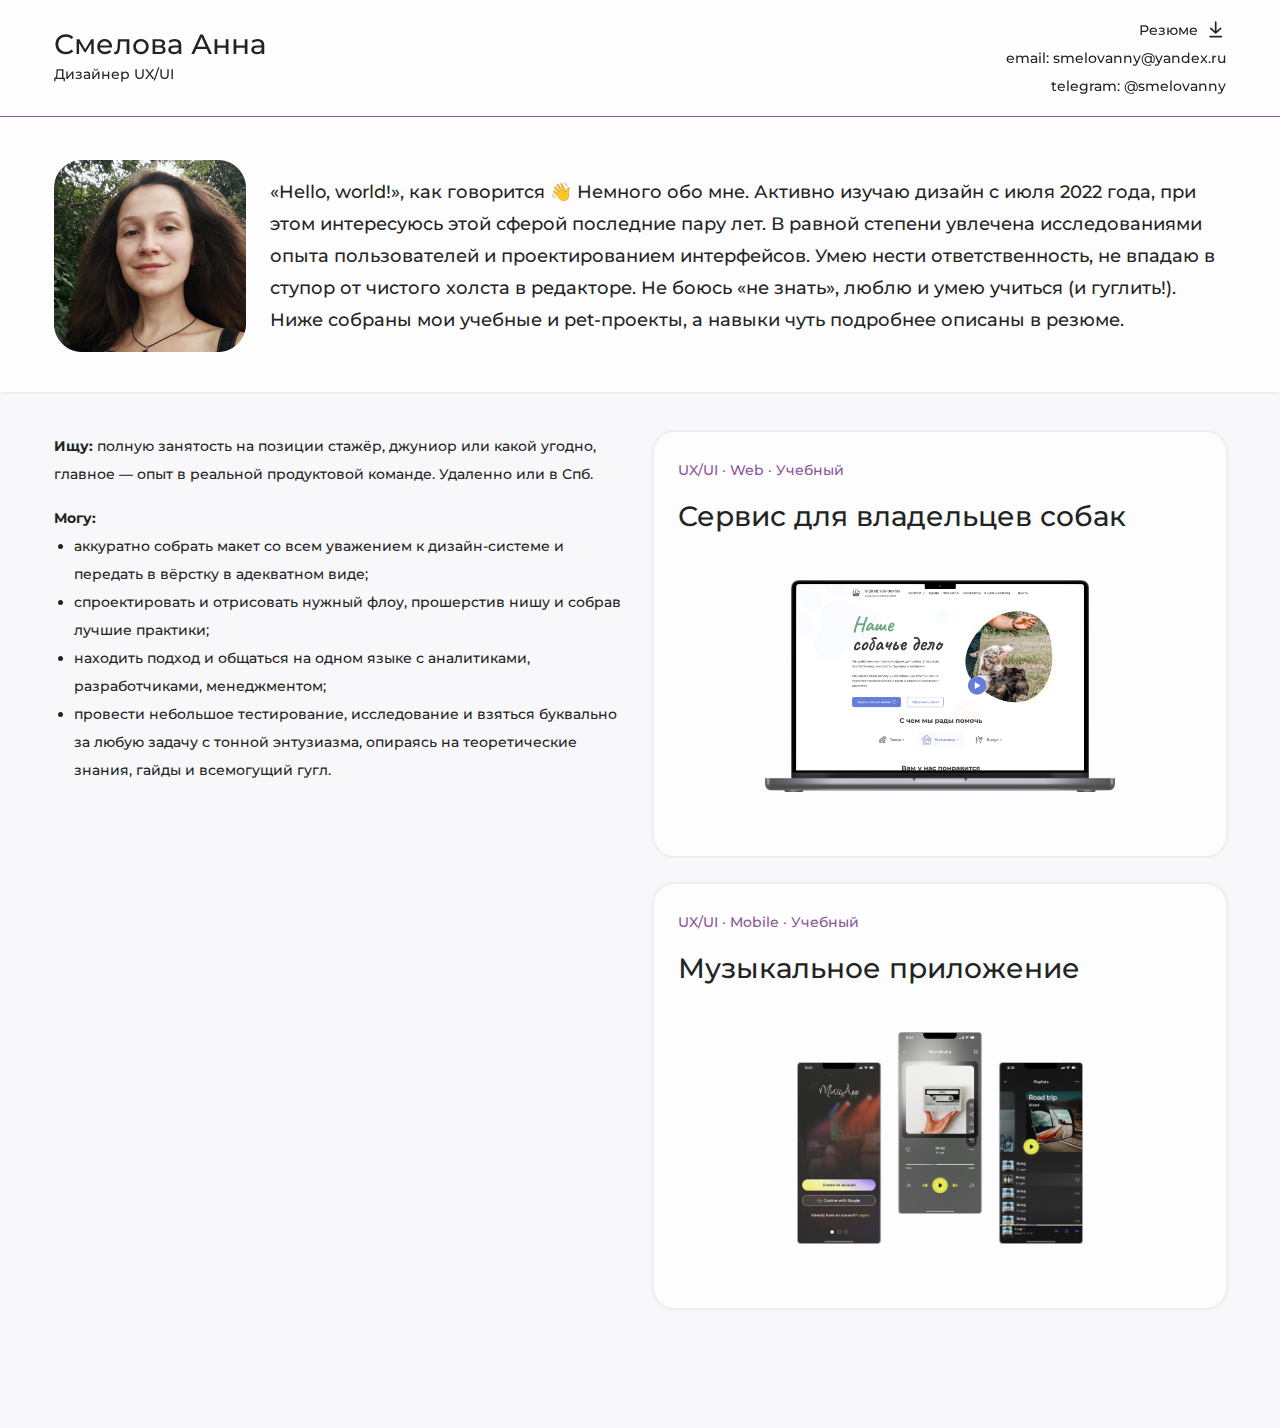
==== index.html @ 37ca85b6 "Feat: -add videos; -remove project" ====
<!doctype html>
<html lang="ru">
<head>
    <meta charset="UTF-8">
    <meta content="width=device-width, user-scalable=no, initial-scale=1.0, maximum-scale=1.0, minimum-scale=1.0"
          name="viewport">
    <meta content="ie=edge" http-equiv="X-UA-Compatible">
    <link href="./styles/index.css" rel="stylesheet">
    <link href="./styles/style.css" rel="stylesheet">
    <title>Смелова Анна</title>
</head>
<body>

<header class="header">
    <div class="header-inner">
        <div class="header_item">
            <div>
                <h2>Смелова Анна</h2>
                <div class="small-text">Дизайнер UX/UI</div>
            </div>
        </div>

        <div class="header_item">
            <div class="header_item-inner">
                <a class="flex align-center resume" download href="./assets/smelova-anna.pdf">
                    <div class="small-text pointer">Резюме</div>
                    <svg fill="none" height="20" viewBox="0 0 20 20" width="20" xmlns="http://www.w3.org/2000/svg">
                        <path d="M4.0625 16.5625H15.3125M4.6875 8.4375L9.6875 12.8125L14.6875 8.4375M9.6875 2.1875V12.8125"
                              stroke="#222424" stroke-linecap="round" stroke-linejoin="round" stroke-width="1.67"/>
                    </svg>
                </a>
                <div>
                    <span class="small-text">email: </span><a class="link small-text"
                                                              href="mailto:smelovanny@yandex.ru">smelovanny@yandex.ru</a>
                </div>
                <div>
                    <span class="small-text">telegram: </span><a class="link small-text"
                                                                 href="https://telegram.me/smelovanny" rel="nofollow noopener"
                                                                 target="_blank">@smelovanny</a>
                </div>
            </div>
        </div>
    </div>
</header>

<main class="main" id="main">
    <div class="main-inform">
        <div class="main-inform_inner">
            <img alt="avatar" src="./assets/images/avatar.png">
            <div class="description">
                <p class="normal-text">«Hello, world!», как говорится 👋
                    Немного обо мне. Активно изучаю дизайн с июля 2022 года, при этом интересуюсь этой сферой последние
                    пару лет. В равной степени увлечена исследованиями опыта пользователей и проектированием
                    интерфейсов. Умею нести ответственность, не впадаю в ступор от чистого холста в редакторе. Не боюсь
                    «не знать», люблю и умею учиться (и гуглить!). Ниже собраны мои учебные и pet-проекты, а навыки чуть
                    подробнее описаны в резюме.</p>
            </div>
        </div>
    </div>

    <div class="main-body">
        <div class="main-about-me">
            <div class="small-text"><span class="small-text small-text-bold">Ищу:</span> полную занятость на позиции
                стажёр, джуниор или какой угодно, главное
                — опыт в реальной продуктовой команде. Удаленно или в Спб.
            </div>

            <div class="list small-text">
                <div class="list_header small-text-bold">Могу:</div>
                <ul class="list_items ">
                    <li class="list_item">аккуратно собрать макет со всем уважением к дизайн-системе и передать в
                        вёрстку
                        в адекватном виде;
                    </li>
                    <li class="list_item">спроектировать и отрисовать нужный флоу, прошерстив нишу и собрав лучшие
                        практики;
                    </li>
                    <li class="list_item">находить подход и общаться на одном языке с аналитиками, разработчиками,
                        менеджментом;
                    </li>
                    <li class="list_item">провести небольшое тестирование, исследование и взяться буквально за любую
                        задачу с тонной энтузиазма, опираясь на теоретические знания, гайды и всемогущий гугл.
                    </li>
                </ul>
            </div>
        </div>

        <div class="cards">
            <a href="./projects/1/index.html">
                <div class="card">
                    <div class="card_header accent small-text">UX/UI · Web · Учебный</div>
                    <h2 class="card_title">Сервис для владельцев собак</h2>
                    <div class="image-wrapper">
                        <img class="card_image" src="./assets/images/cards/db-promo.png" alt="promo"/>
                    </div>
                </div>
            </a>
            <a href="./projects/2/index.html">
                <div class="card">
                    <div class="card_header accent small-text">UX/UI · Mobile · Учебный</div>
                    <h2 class="card_title">Музыкальное приложение</h2>
                    <div class="image-wrapper">
                        <img class="card_image" src="./assets/images/cards/music-promo.png" alt="promo"/>
                    </div>
                </div>
            </a>
        </div>
    </div>
</main>


</body>
</html>
---- styles/index.css ----
@import "common.css";
---- styles/style.css ----
.header {
    width: 100%;
    padding: 16px;
    display: flex;
    justify-content: center;
    background: rgba(253, 253, 253, 0.7);
    backdrop-filter: blur(12px);
    border-bottom: 1px solid #89559A;
    position: fixed;
    z-index: 3;
}

.header-inner {
    display: flex;
    width: 1172px;
    justify-content: space-between;
}

.header_item {
    flex: 1;
    display: flex;
    align-items: center;
}

.header_item-inner {
    display: flex;
    flex-direction: column;
    justify-content: flex-end;
    align-items: end;
    flex: 1;
}

.resume {
    display: flex;
    align-items: center;
    gap: 8px;
}

.resume > svg {
    cursor: pointer;
}

.resume:hover > .small-text {
    color: #89559A;
}

.resume:hover > svg > path {
    stroke: #89559A;
}

.download-icon {
    width: 20px;
    height: 20px;
    background-size: contain;
    cursor: pointer;
    margin-left: 8px;
}

.main {
    display: flex;
    flex-direction: column;
    align-items: center;
    padding-bottom: 64px;
    height: 100vh;
    width: 100%;
}

.main-inform {
    display: flex;
    background: #FDFDFD;
    align-items: center;
    justify-content: center;
    gap: 64px;
    padding: 160px 0 40px 0;
    box-shadow: 0 0 4px rgba(0, 0, 0, 0.12);
    width: 100%;
}

.main-inform_inner {
    width: 1172px;
    gap: 24px;
    display: flex;
    align-items: center;
}

.main-body {
    display: flex;
    gap: 28px;
    max-width: 1172px;
    padding: 40px 0 120px 0;
}

.main-about-me {
    display: flex;
    flex-direction: column;
    flex-grow: 1;
    min-width: 572px;
    gap: 16px;
}

.description {
    display: flex;
    flex-direction: column;
    gap: 20px;
}

.cards {
    display: flex;
    flex-direction: column;
    flex: 1;
    justify-content: center;
    gap: 28px;
}

.card {
    min-width: 572px;
    width: 572px;
    min-height: 424px;
    height: 424px;
    background: #FDFDFD;
    border-radius: 20px;
    box-shadow: 0 0 4px rgba(0, 0, 0, 0.12);
    padding: 24px;
    transition: all 300ms ease-in-out;
    cursor: pointer;
}

.card:hover{
    transform: scale(1.04);
    box-shadow: 0 0 12px rgba(0, 0, 0, 0.12);
}

.card_header {
    margin-bottom: 16px;
}

.card_title {
    margin-bottom: 8px;
}

.image-wrapper {
    display: flex;
    width: 100%;
    justify-content: center;
    margin-top: 48px;
}

.card_image {
    height: 212px;
}
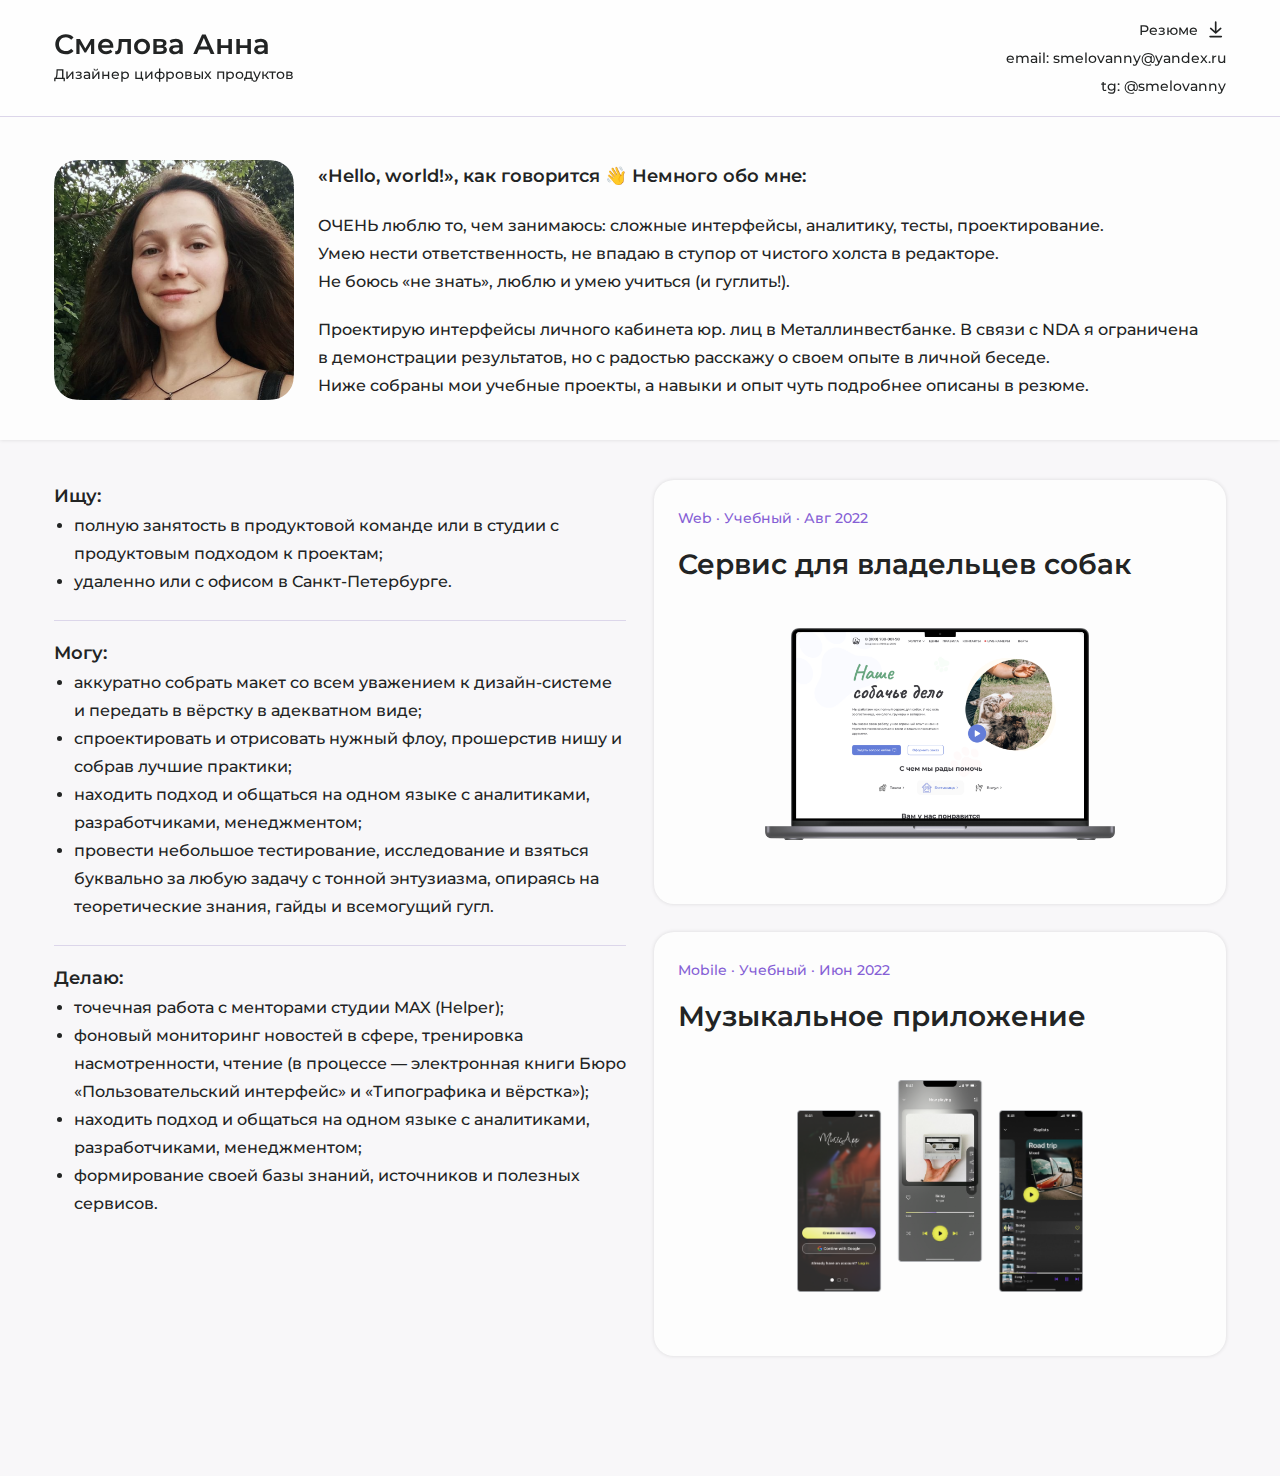
==== commit f016f38e: "UPD 2023" ====
--- a/index.html
+++ b/index.html
@@ -16,7 +16,7 @@
         <div class="header_item">
             <div>
                 <h2>Смелова Анна</h2>
-                <div class="small-text">Дизайнер UX/UI</div>
+                <div class="small-text">Дизайнер цифровых продуктов</div>
             </div>
         </div>
 
@@ -34,7 +34,7 @@
                                                               href="mailto:smelovanny@yandex.ru">smelovanny@yandex.ru</a>
                 </div>
                 <div>
-                    <span class="small-text">telegram: </span><a class="link small-text"
+                    <span class="small-text">tg: </span><a class="link small-text"
                                                                  href="https://telegram.me/smelovanny" rel="nofollow noopener"
                                                                  target="_blank">@smelovanny</a>
                 </div>
@@ -48,25 +48,33 @@
         <div class="main-inform_inner">
             <img alt="avatar" src="./assets/images/avatar.png">
             <div class="description">
-                <p class="normal-text">«Hello, world!», как говорится 👋
-                    Немного обо мне. Активно изучаю дизайн с июля 2022 года, при этом интересуюсь этой сферой последние
-                    пару лет. В равной степени увлечена исследованиями опыта пользователей и проектированием
-                    интерфейсов. Умею нести ответственность, не впадаю в ступор от чистого холста в редакторе. Не боюсь
-                    «не знать», люблю и умею учиться (и гуглить!). Ниже собраны мои учебные и pet-проекты, а навыки чуть
-                    подробнее описаны в резюме.</p>
+                <p class="normal-text-bold">«Hello, world!», как говорится 👋 Немного обо мне:</p>
+                <p class="normal-text">ОЧЕНЬ люблю то, чем занимаюсь: сложные интерфейсы, аналитику, тесты, проектирование.<br/>
+                    Умею нести ответственность, не впадаю в ступор от чистого холста в редакторе.<br/> 
+                    Не боюсь «не знать», люблю и умею учиться (и гуглить!).
+                </p>
+                <p class="normal-text">Проектирую интерфейсы личного кабинета юр. лиц в Металлинвестбанке. В связи с NDA я ограничена<br/> 
+                    в демонстрации результатов, но с радостью расскажу о своем опыте в личной беседе.<br/>
+                    Ниже собраны мои учебные проекты, а навыки и опыт чуть подробнее описаны в резюме.
+                </p>
             </div>
         </div>
     </div>
 
     <div class="main-body">
         <div class="main-about-me">
-            <div class="small-text"><span class="small-text small-text-bold">Ищу:</span> полную занятость на позиции
-                стажёр, джуниор или какой угодно, главное
-                — опыт в реальной продуктовой команде. Удаленно или в Спб.
+           <div class="list normal-text">
+                <div class="list_header normal-text-bold">Ищу:</div>
+                <ul class="list_items ">
+                    <li class="list_item">полную занятость в продуктовой команде или в студии с продуктовым подходом к проектам;
+                    </li>
+                    <li class="list_item">удаленно или с офисом в Санкт-Петербурге.
+                    </li>
+                </ul>
             </div>
 
-            <div class="list small-text">
-                <div class="list_header small-text-bold">Могу:</div>
+            <div class="list normal-text">
+                <div class="list_header normal-text-bold">Могу:</div>
                 <ul class="list_items ">
                     <li class="list_item">аккуратно собрать макет со всем уважением к дизайн-системе и передать в
                         вёрстку
@@ -83,12 +91,28 @@
                     </li>
                 </ul>
             </div>
+
+            
+            <div class="list-bottom normal-text">
+                <div class="list_header normal-text-bold">Делаю:</div>
+                <ul class="list_items ">
+                    <li class="list_item">точечная работа с менторами студии MAX (Helper);
+                    </li>
+                    <li class="list_item">фоновый мониторинг новостей в сфере, тренировка насмотренности, чтение (в процессе —  электронная книги Бюро «Пользовательский интерфейс» и «Типографика и вёрстка»);
+                    </li>
+                    <li class="list_item">находить подход и общаться на одном языке с аналитиками, разработчиками,
+                        менеджментом;
+                    </li>
+                    <li class="list_item">формирование своей базы знаний, источников и полезных сервисов.
+                    </li>
+                </ul>
+            </div>
         </div>
 
         <div class="cards">
             <a href="./projects/1/index.html">
                 <div class="card">
-                    <div class="card_header accent small-text">UX/UI · Web · Учебный</div>
+                    <div class="card_header accent small-text">Web · Учебный  ·  Авг 2022</div>
                     <h2 class="card_title">Сервис для владельцев собак</h2>
                     <div class="image-wrapper">
                         <img class="card_image" src="./assets/images/cards/db-promo.png" alt="promo"/>
@@ -97,7 +121,7 @@
             </a>
             <a href="./projects/2/index.html">
                 <div class="card">
-                    <div class="card_header accent small-text">UX/UI · Mobile · Учебный</div>
+                    <div class="card_header accent small-text">Mobile · Учебный · Июн 2022</div>
                     <h2 class="card_title">Музыкальное приложение</h2>
                     <div class="image-wrapper">
                         <img class="card_image" src="./assets/images/cards/music-promo.png" alt="promo"/>
--- a/styles/style.css
+++ b/styles/style.css
@@ -5,7 +5,7 @@
     justify-content: center;
     background: rgba(253, 253, 253, 0.7);
     backdrop-filter: blur(12px);
-    border-bottom: 1px solid #89559A;
+    border-bottom: 1px solid #DCD6EA;
     position: fixed;
     z-index: 3;
 }
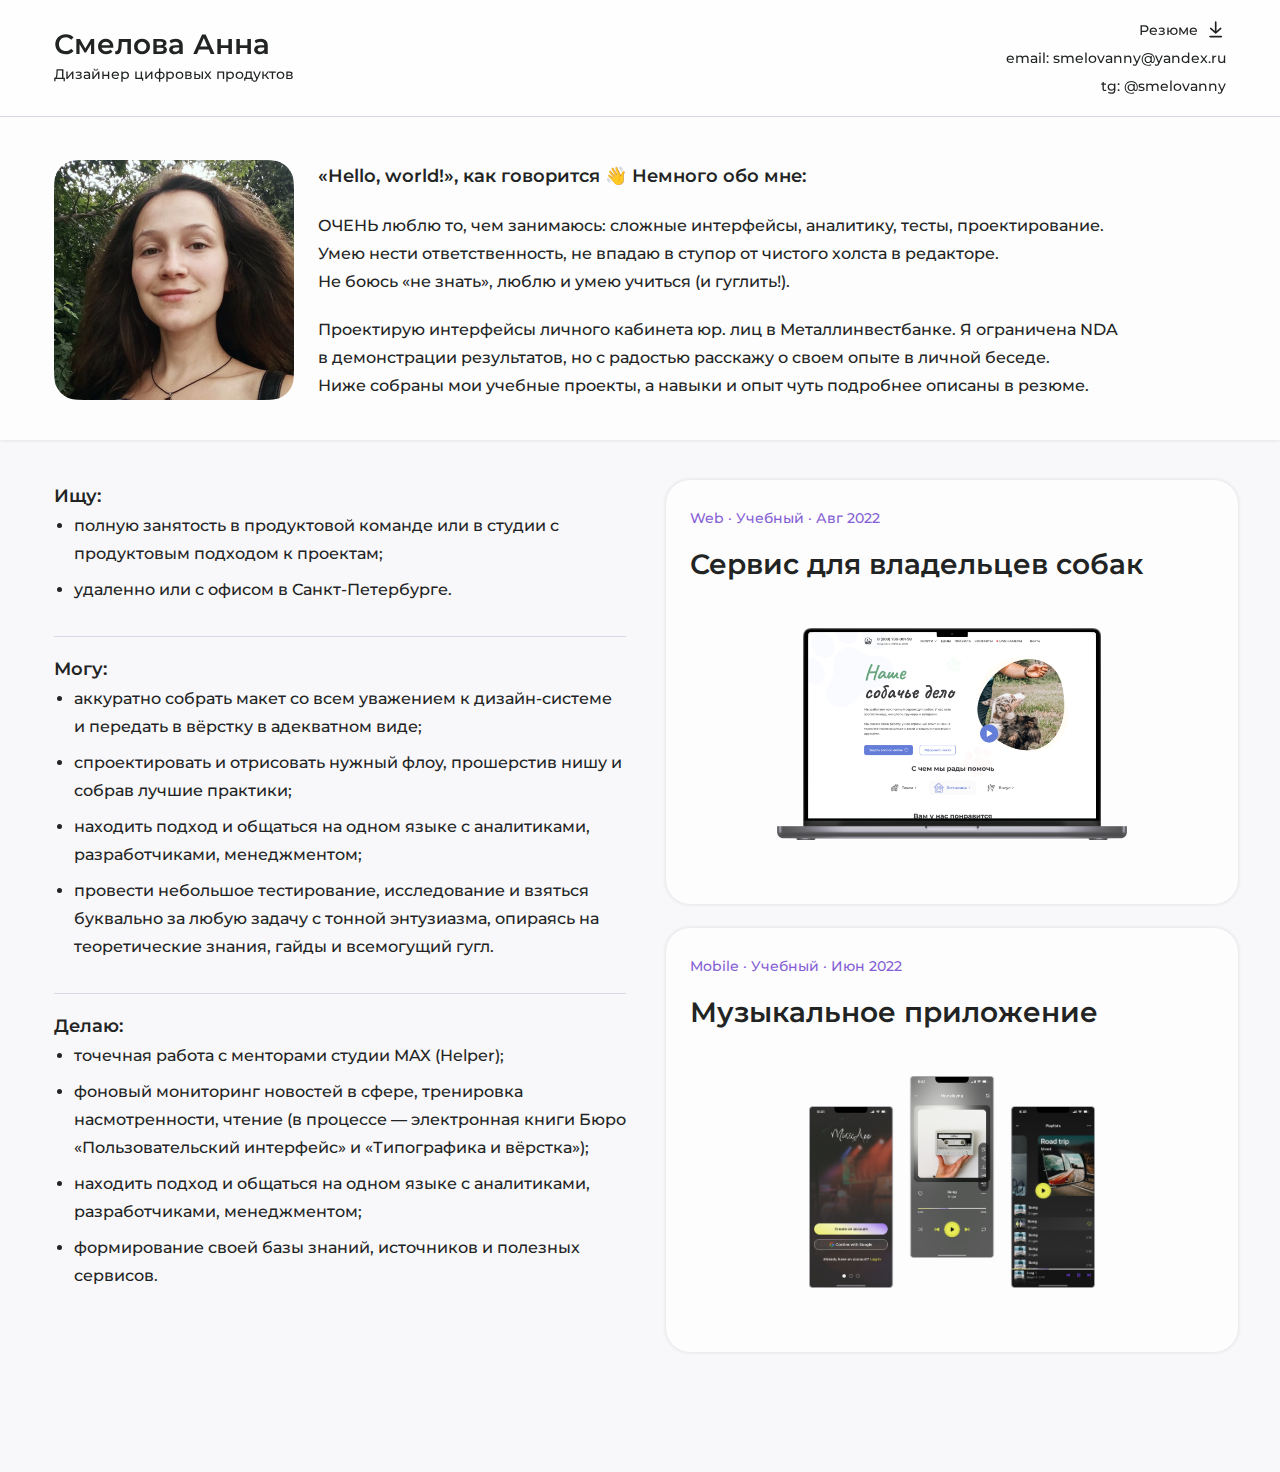
==== commit ed371d4f: "General" ====
--- a/index.html
+++ b/index.html
@@ -53,7 +53,7 @@
                     Умею нести ответственность, не впадаю в ступор от чистого холста в редакторе.<br/> 
                     Не боюсь «не знать», люблю и умею учиться (и гуглить!).
                 </p>
-                <p class="normal-text">Проектирую интерфейсы личного кабинета юр. лиц в Металлинвестбанке. В связи с NDA я ограничена<br/> 
+                <p class="normal-text">Проектирую интерфейсы личного кабинета юр. лиц в Металлинвестбанке. Я ограничена NDA<br/> 
                     в демонстрации результатов, но с радостью расскажу о своем опыте в личной беседе.<br/>
                     Ниже собраны мои учебные проекты, а навыки и опыт чуть подробнее описаны в резюме.
                 </p>
--- a/styles/style.css
+++ b/styles/style.css
@@ -85,7 +85,7 @@
 
 .main-body {
     display: flex;
-    gap: 28px;
+    gap: 40px;
     max-width: 1172px;
     padding: 40px 0 120px 0;
 }
@@ -109,7 +109,7 @@
     flex-direction: column;
     flex: 1;
     justify-content: center;
-    gap: 28px;
+    gap: 24px;
 }
 
 .card {
@@ -118,7 +118,7 @@
     min-height: 424px;
     height: 424px;
     background: #FDFDFD;
-    border-radius: 20px;
+    border-radius: 24px;
     box-shadow: 0 0 4px rgba(0, 0, 0, 0.12);
     padding: 24px;
     transition: all 300ms ease-in-out;
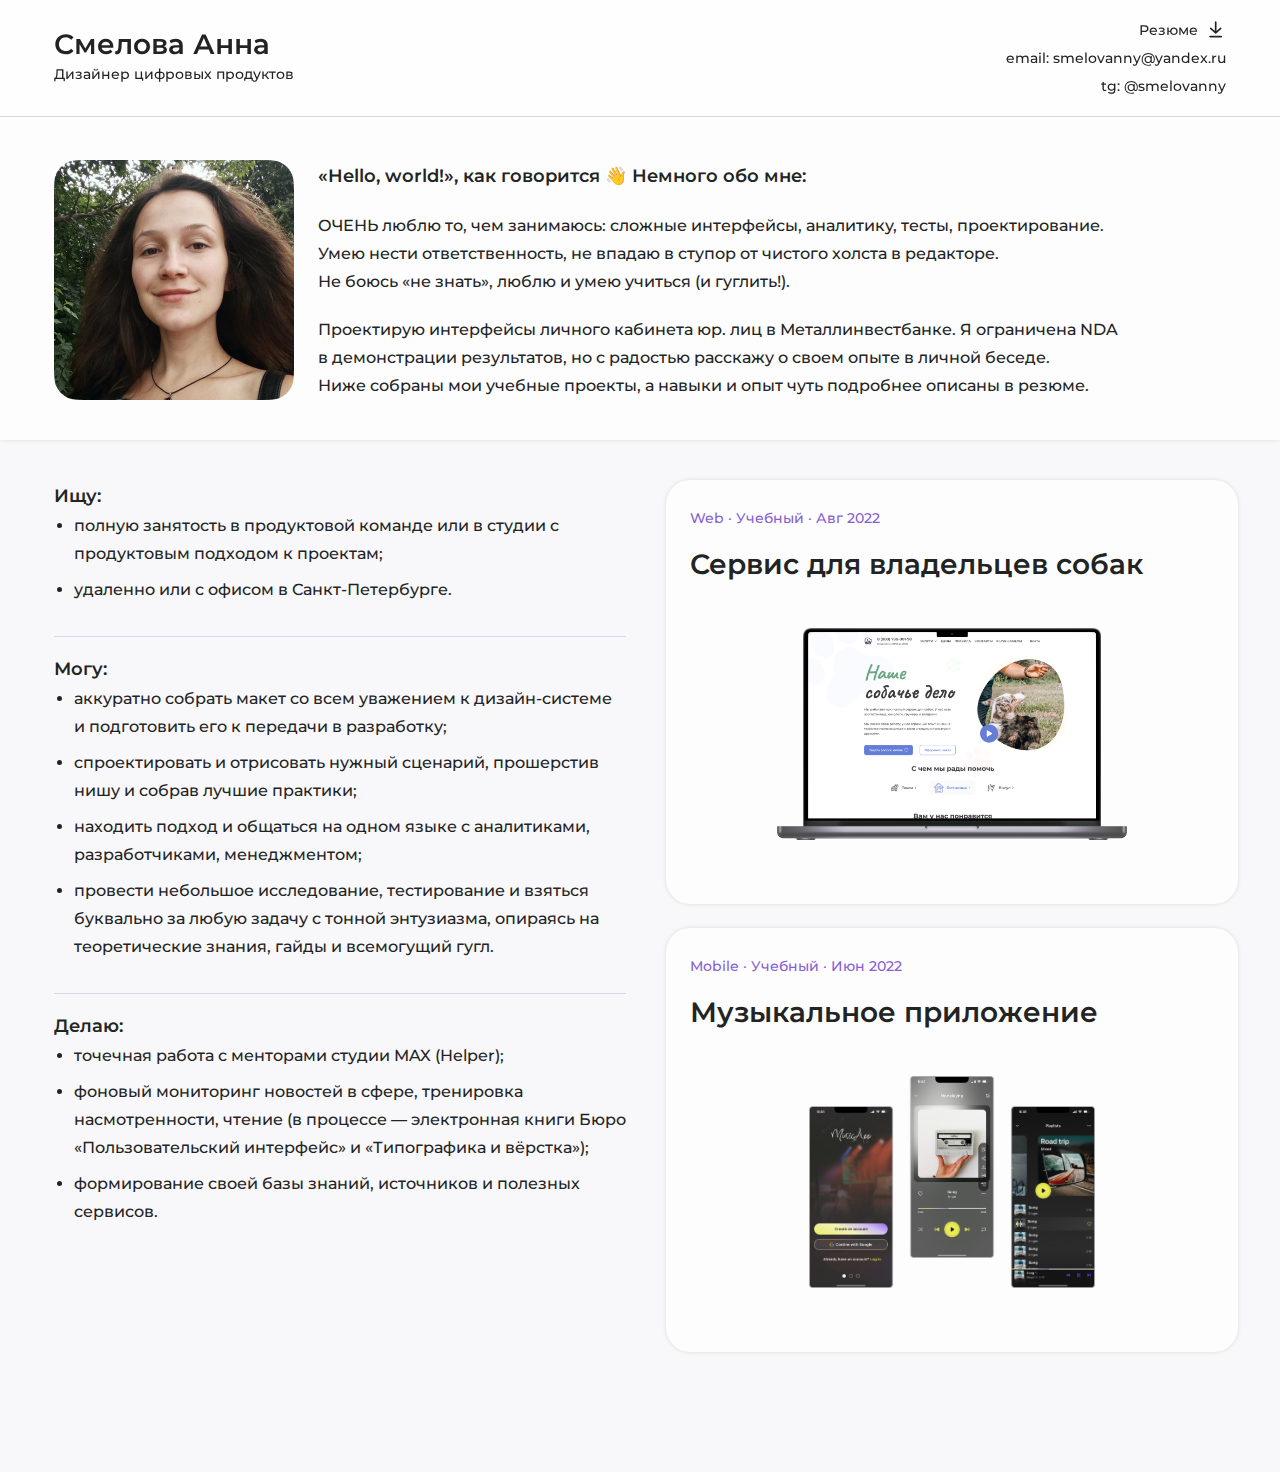
==== commit 86d29646: "upd common css and texts" ====
--- a/index.html
+++ b/index.html
@@ -76,17 +76,14 @@
             <div class="list normal-text">
                 <div class="list_header normal-text-bold">Могу:</div>
                 <ul class="list_items ">
-                    <li class="list_item">аккуратно собрать макет со всем уважением к дизайн-системе и передать в
-                        вёрстку
-                        в адекватном виде;
+                    <li class="list_item">аккуратно собрать макет со всем уважением к дизайн-системе и подготовить его к передачи в разработку;
                     </li>
-                    <li class="list_item">спроектировать и отрисовать нужный флоу, прошерстив нишу и собрав лучшие
-                        практики;
+                    <li class="list_item">спроектировать и отрисовать нужный сценарий, прошерстив нишу и собрав лучшие практики;
                     </li>
                     <li class="list_item">находить подход и общаться на одном языке с аналитиками, разработчиками,
                         менеджментом;
                     </li>
-                    <li class="list_item">провести небольшое тестирование, исследование и взяться буквально за любую
+                    <li class="list_item">провести небольшое исследование, тестирование и взяться буквально за любую
                         задачу с тонной энтузиазма, опираясь на теоретические знания, гайды и всемогущий гугл.
                     </li>
                 </ul>
@@ -99,9 +96,6 @@
                     <li class="list_item">точечная работа с менторами студии MAX (Helper);
                     </li>
                     <li class="list_item">фоновый мониторинг новостей в сфере, тренировка насмотренности, чтение (в процессе —  электронная книги Бюро «Пользовательский интерфейс» и «Типографика и вёрстка»);
-                    </li>
-                    <li class="list_item">находить подход и общаться на одном языке с аналитиками, разработчиками,
-                        менеджментом;
                     </li>
                     <li class="list_item">формирование своей базы знаний, источников и полезных сервисов.
                     </li>
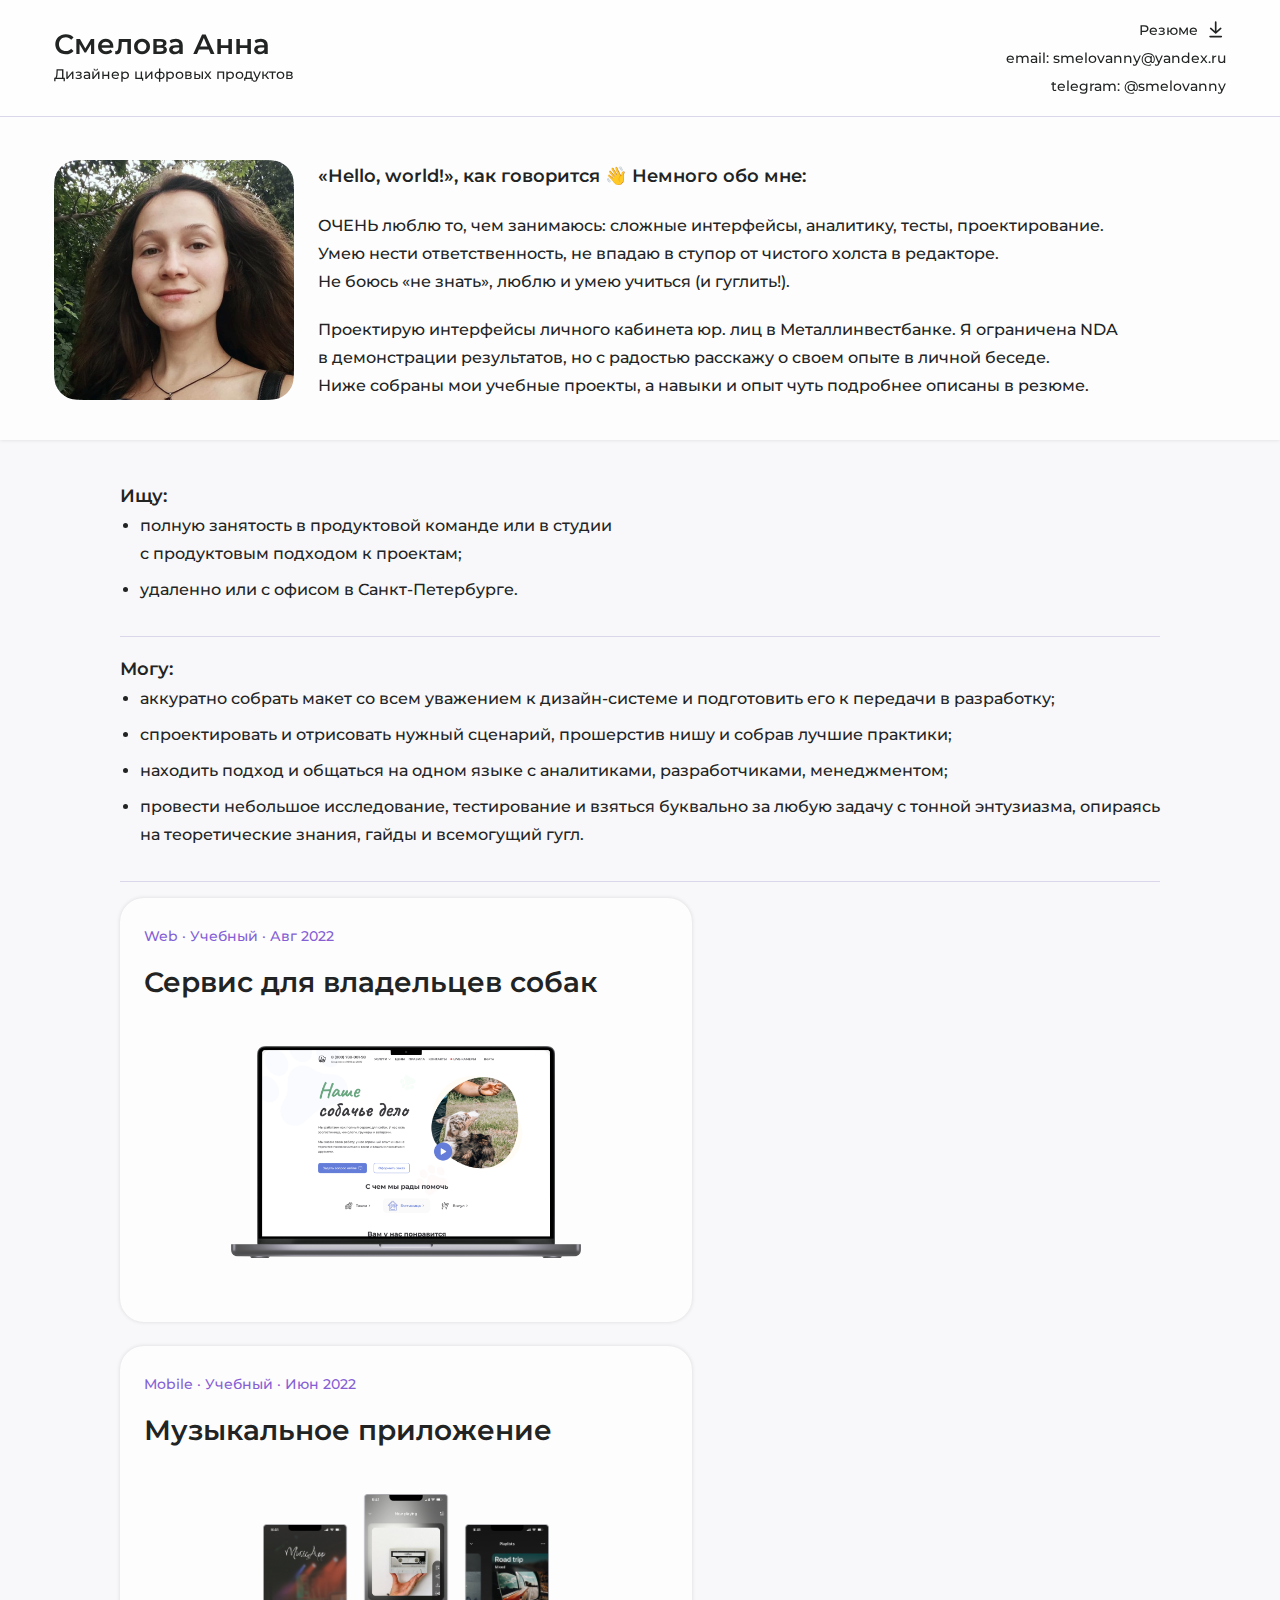
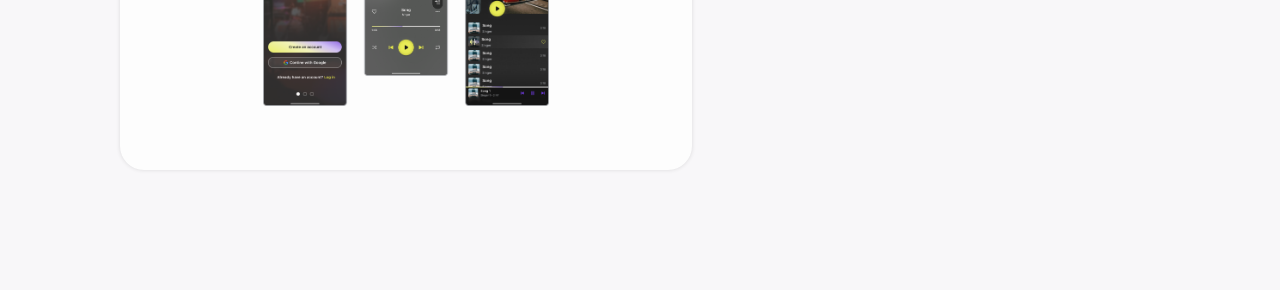
==== commit f7c4eea7: "delete list" ====
--- a/index.html
+++ b/index.html
@@ -34,7 +34,7 @@
                                                               href="mailto:smelovanny@yandex.ru">smelovanny@yandex.ru</a>
                 </div>
                 <div>
-                    <span class="small-text">tg: </span><a class="link small-text"
+                    <span class="small-text">telegram: </span><a class="link small-text"
                                                                  href="https://telegram.me/smelovanny" rel="nofollow noopener"
                                                                  target="_blank">@smelovanny</a>
                 </div>
@@ -66,7 +66,7 @@
            <div class="list normal-text">
                 <div class="list_header normal-text-bold">Ищу:</div>
                 <ul class="list_items ">
-                    <li class="list_item">полную занятость в продуктовой команде или в студии с продуктовым подходом к проектам;
+                    <li class="list_item">полную занятость в продуктовой команде или в студии <br/>с продуктовым подходом к проектам;
                     </li>
                     <li class="list_item">удаленно или с офисом в Санкт-Петербурге.
                     </li>
@@ -84,24 +84,10 @@
                         менеджментом;
                     </li>
                     <li class="list_item">провести небольшое исследование, тестирование и взяться буквально за любую
-                        задачу с тонной энтузиазма, опираясь на теоретические знания, гайды и всемогущий гугл.
+                        задачу с тонной энтузиазма, опираясь <br/>на теоретические знания, гайды и всемогущий гугл.
                     </li>
                 </ul>
             </div>
-
-            
-            <div class="list-bottom normal-text">
-                <div class="list_header normal-text-bold">Делаю:</div>
-                <ul class="list_items ">
-                    <li class="list_item">точечная работа с менторами студии MAX (Helper);
-                    </li>
-                    <li class="list_item">фоновый мониторинг новостей в сфере, тренировка насмотренности, чтение (в процессе —  электронная книги Бюро «Пользовательский интерфейс» и «Типографика и вёрстка»);
-                    </li>
-                    <li class="list_item">формирование своей базы знаний, источников и полезных сервисов.
-                    </li>
-                </ul>
-            </div>
-        </div>
 
         <div class="cards">
             <a href="./projects/1/index.html">
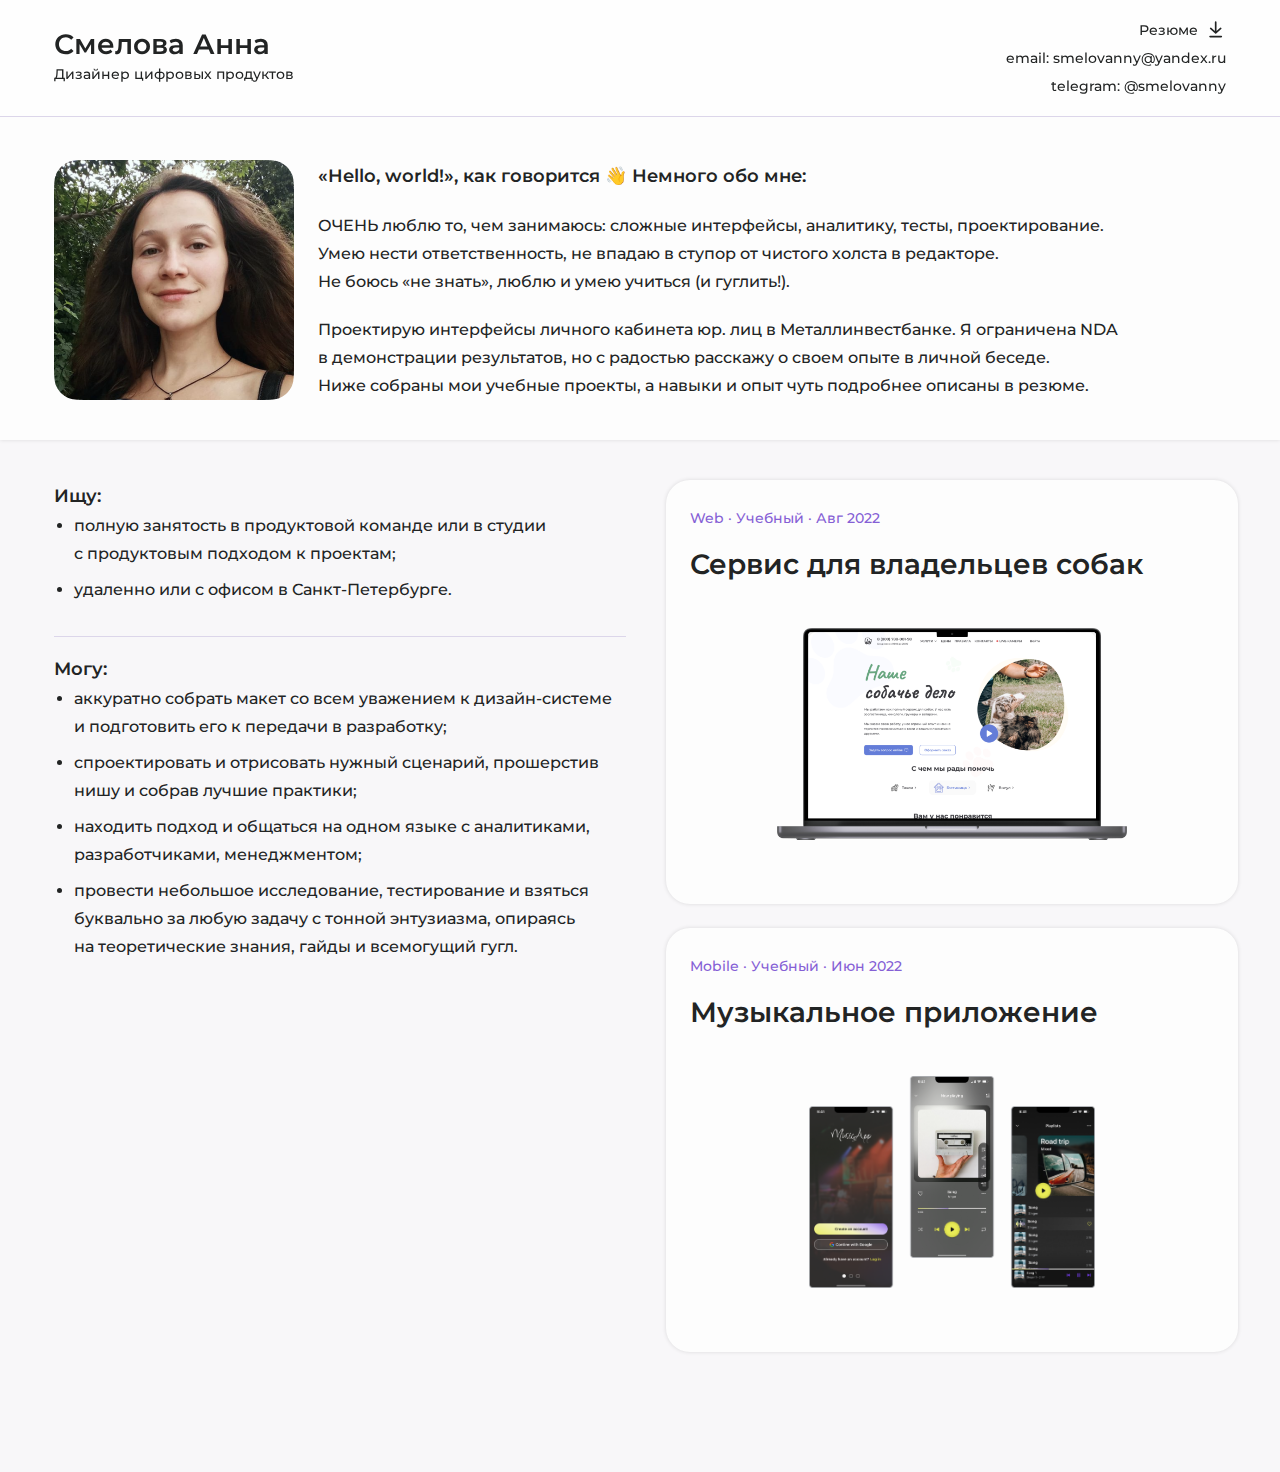
==== commit 60712fb1: "list" ====
--- a/index.html
+++ b/index.html
@@ -73,7 +73,7 @@
                 </ul>
             </div>
 
-            <div class="list normal-text">
+            <div class="list-bottom normal-text">
                 <div class="list_header normal-text-bold">Могу:</div>
                 <ul class="list_items ">
                     <li class="list_item">аккуратно собрать макет со всем уважением к дизайн-системе и подготовить его к передачи в разработку;
@@ -88,6 +88,7 @@
                     </li>
                 </ul>
             </div>
+        </div>
 
         <div class="cards">
             <a href="./projects/1/index.html">
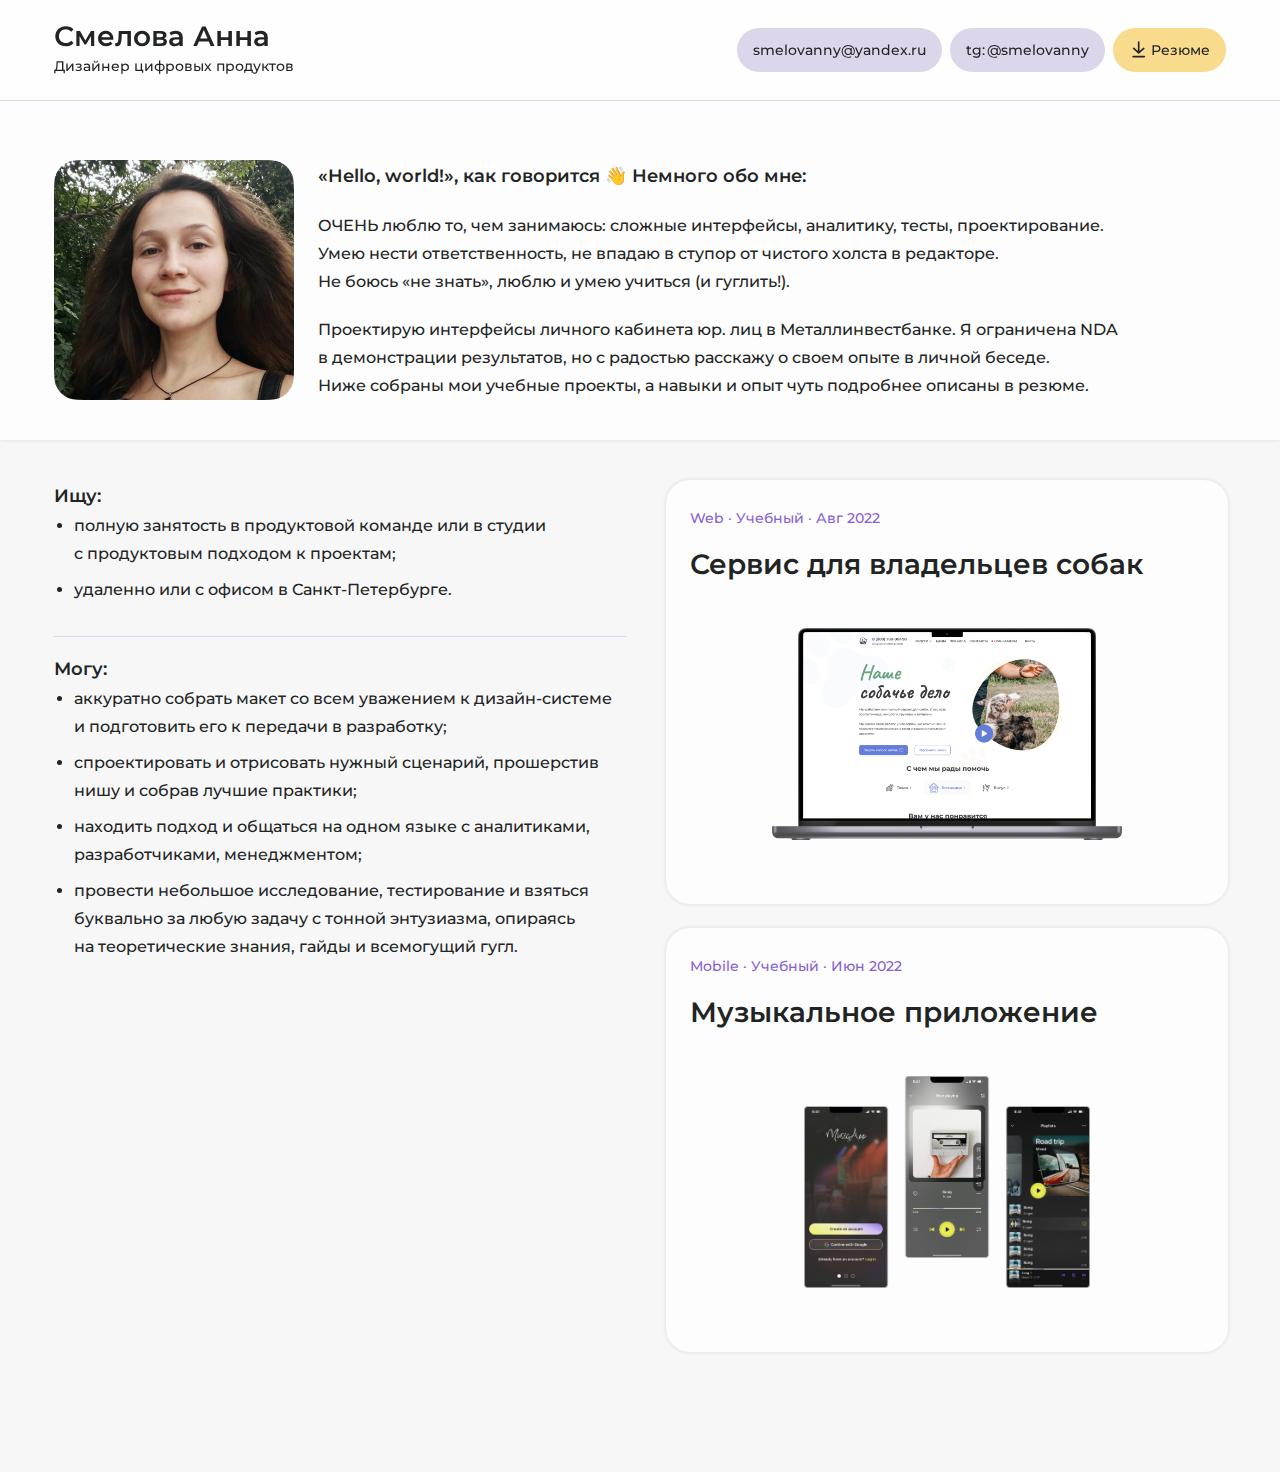
==== commit 3b83d528: "update header buttons" ====
--- a/index.html
+++ b/index.html
@@ -22,22 +22,34 @@
 
         <div class="header_item">
             <div class="header_item-inner">
-                <a class="flex align-center resume" download href="./assets/smelova-anna.pdf">
-                    <div class="small-text pointer">Резюме</div>
-                    <svg fill="none" height="20" viewBox="0 0 20 20" width="20" xmlns="http://www.w3.org/2000/svg">
-                        <path d="M4.0625 16.5625H15.3125M4.6875 8.4375L9.6875 12.8125L14.6875 8.4375M9.6875 2.1875V12.8125"
-                              stroke="#222424" stroke-linecap="round" stroke-linejoin="round" stroke-width="1.67"/>
-                    </svg>
+                <a class="link small-text" href="mailto:smelovanny@yandex.ru">
+                    <button class="button_secondary small-text">
+                        smelovanny@yandex.ru
+                    </button>
+
                 </a>
-                <div>
-                    <span class="small-text">email: </span><a class="link small-text"
-                                                              href="mailto:smelovanny@yandex.ru">smelovanny@yandex.ru</a>
-                </div>
-                <div>
-                    <span class="small-text">telegram: </span><a class="link small-text"
-                                                                 href="https://telegram.me/smelovanny" rel="nofollow noopener"
-                                                                 target="_blank">@smelovanny</a>
-                </div>
+
+                <a class="link small-text"
+                   href="https://telegram.me/smelovanny"
+                   rel="nofollow noopener"
+                   target="_blank">
+                    <button class="button_secondary small-text">
+                        <span class="small-text">tg: </span>@smelovanny
+                    </button>
+
+                </a>
+
+                <a class="flex align-center" download href="./assets/smelova-anna.pdf">
+                    <button class="button_accent small-text">
+                        <svg fill="none" height="20" viewBox="0 0 20 20" width="20"
+                             xmlns="http://www.w3.org/2000/svg">
+                            <path d="M4.0625 16.5625H15.3125M4.6875 8.4375L9.6875 12.8125L14.6875 8.4375M9.6875 2.1875V12.8125"
+                                  stroke="#222424" stroke-linecap="round" stroke-linejoin="round"
+                                  stroke-width="1.67"/>
+                        </svg>
+                        Резюме
+                    </button>
+                </a>
             </div>
         </div>
     </div>
@@ -49,11 +61,13 @@
             <img alt="avatar" src="./assets/images/avatar.png">
             <div class="description">
                 <p class="normal-text-bold">«Hello, world!», как говорится 👋 Немного обо мне:</p>
-                <p class="normal-text">ОЧЕНЬ люблю то, чем занимаюсь: сложные интерфейсы, аналитику, тесты, проектирование.<br/>
-                    Умею нести ответственность, не впадаю в ступор от чистого холста в редакторе.<br/> 
+                <p class="normal-text">ОЧЕНЬ люблю то, чем занимаюсь: сложные интерфейсы, аналитику, тесты,
+                    проектирование.<br/>
+                    Умею нести ответственность, не впадаю в ступор от чистого холста в редакторе.<br/>
                     Не боюсь «не знать», люблю и умею учиться (и гуглить!).
                 </p>
-                <p class="normal-text">Проектирую интерфейсы личного кабинета юр. лиц в Металлинвестбанке. Я ограничена NDA<br/> 
+                <p class="normal-text">Проектирую интерфейсы личного кабинета юр. лиц в Металлинвестбанке. Я ограничена
+                    NDA<br/>
                     в демонстрации результатов, но с радостью расскажу о своем опыте в личной беседе.<br/>
                     Ниже собраны мои учебные проекты, а навыки и опыт чуть подробнее описаны в резюме.
                 </p>
@@ -63,10 +77,11 @@
 
     <div class="main-body">
         <div class="main-about-me">
-           <div class="list normal-text">
+            <div class="list normal-text">
                 <div class="list_header normal-text-bold">Ищу:</div>
                 <ul class="list_items ">
-                    <li class="list_item">полную занятость в продуктовой команде или в студии <br/>с продуктовым подходом к проектам;
+                    <li class="list_item">полную занятость в продуктовой команде или в студии <br/>с продуктовым
+                        подходом к проектам;
                     </li>
                     <li class="list_item">удаленно или с офисом в Санкт-Петербурге.
                     </li>
@@ -76,9 +91,11 @@
             <div class="list-bottom normal-text">
                 <div class="list_header normal-text-bold">Могу:</div>
                 <ul class="list_items ">
-                    <li class="list_item">аккуратно собрать макет со всем уважением к дизайн-системе и подготовить его к передачи в разработку;
+                    <li class="list_item">аккуратно собрать макет со всем уважением к дизайн-системе и подготовить его к
+                        передачи в разработку;
                     </li>
-                    <li class="list_item">спроектировать и отрисовать нужный сценарий, прошерстив нишу и собрав лучшие практики;
+                    <li class="list_item">спроектировать и отрисовать нужный сценарий, прошерстив нишу и собрав лучшие
+                        практики;
                     </li>
                     <li class="list_item">находить подход и общаться на одном языке с аналитиками, разработчиками,
                         менеджментом;
@@ -93,7 +110,7 @@
         <div class="cards">
             <a href="./projects/1/index.html">
                 <div class="card">
-                    <div class="card_header accent small-text">Web · Учебный  ·  Авг 2022</div>
+                    <div class="card_header accent small-text">Web · Учебный · Авг 2022</div>
                     <h2 class="card_title">Сервис для владельцев собак</h2>
                     <div class="image-wrapper">
                         <img class="card_image" src="./assets/images/cards/db-promo.png" alt="promo"/>
--- a/styles/style.css
+++ b/styles/style.css
@@ -1,6 +1,6 @@
 .header {
     width: 100%;
-    padding: 16px;
+    padding: 20px;
     display: flex;
     justify-content: center;
     background: rgba(253, 253, 253, 0.7);
@@ -24,10 +24,10 @@
 
 .header_item-inner {
     display: flex;
-    flex-direction: column;
     justify-content: flex-end;
     align-items: end;
     flex: 1;
+    gap: 8px;
 }
 
 .resume {
@@ -113,8 +113,8 @@
 }
 
 .card {
-    min-width: 572px;
-    width: 572px;
+    min-width: 562px;
+    width: 562px;
     min-height: 424px;
     height: 424px;
     background: #FDFDFD;
@@ -125,7 +125,7 @@
     cursor: pointer;
 }
 
-.card:hover{
+.card:hover {
     transform: scale(1.04);
     box-shadow: 0 0 12px rgba(0, 0, 0, 0.12);
 }
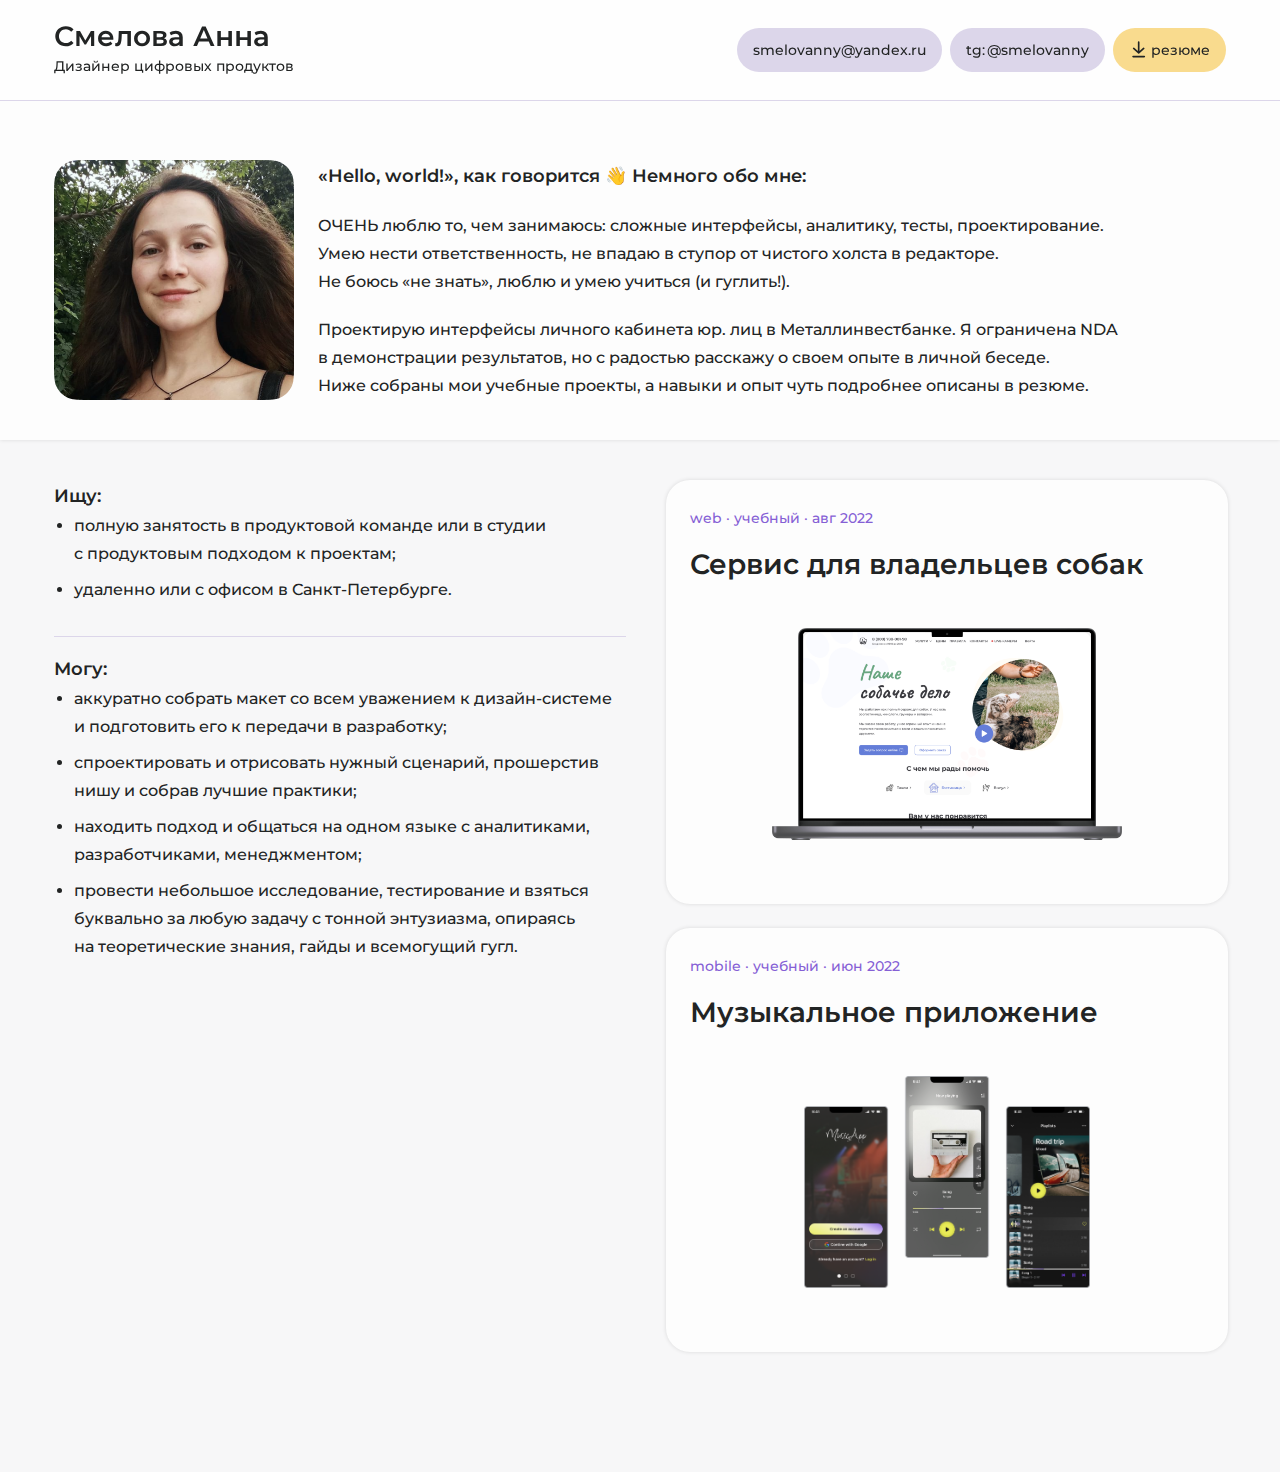
==== commit 37dfde9f: "register" ====
--- a/index.html
+++ b/index.html
@@ -47,7 +47,7 @@
                                   stroke="#222424" stroke-linecap="round" stroke-linejoin="round"
                                   stroke-width="1.67"/>
                         </svg>
-                        Резюме
+                        резюме
                     </button>
                 </a>
             </div>
@@ -110,7 +110,7 @@
         <div class="cards">
             <a href="./projects/1/index.html">
                 <div class="card">
-                    <div class="card_header accent small-text">Web · Учебный · Авг 2022</div>
+                    <div class="card_header accent small-text">web · учебный · авг 2022</div>
                     <h2 class="card_title">Сервис для владельцев собак</h2>
                     <div class="image-wrapper">
                         <img class="card_image" src="./assets/images/cards/db-promo.png" alt="promo"/>
@@ -119,7 +119,7 @@
             </a>
             <a href="./projects/2/index.html">
                 <div class="card">
-                    <div class="card_header accent small-text">Mobile · Учебный · Июн 2022</div>
+                    <div class="card_header accent small-text">mobile · учебный · июн 2022</div>
                     <h2 class="card_title">Музыкальное приложение</h2>
                     <div class="image-wrapper">
                         <img class="card_image" src="./assets/images/cards/music-promo.png" alt="promo"/>
